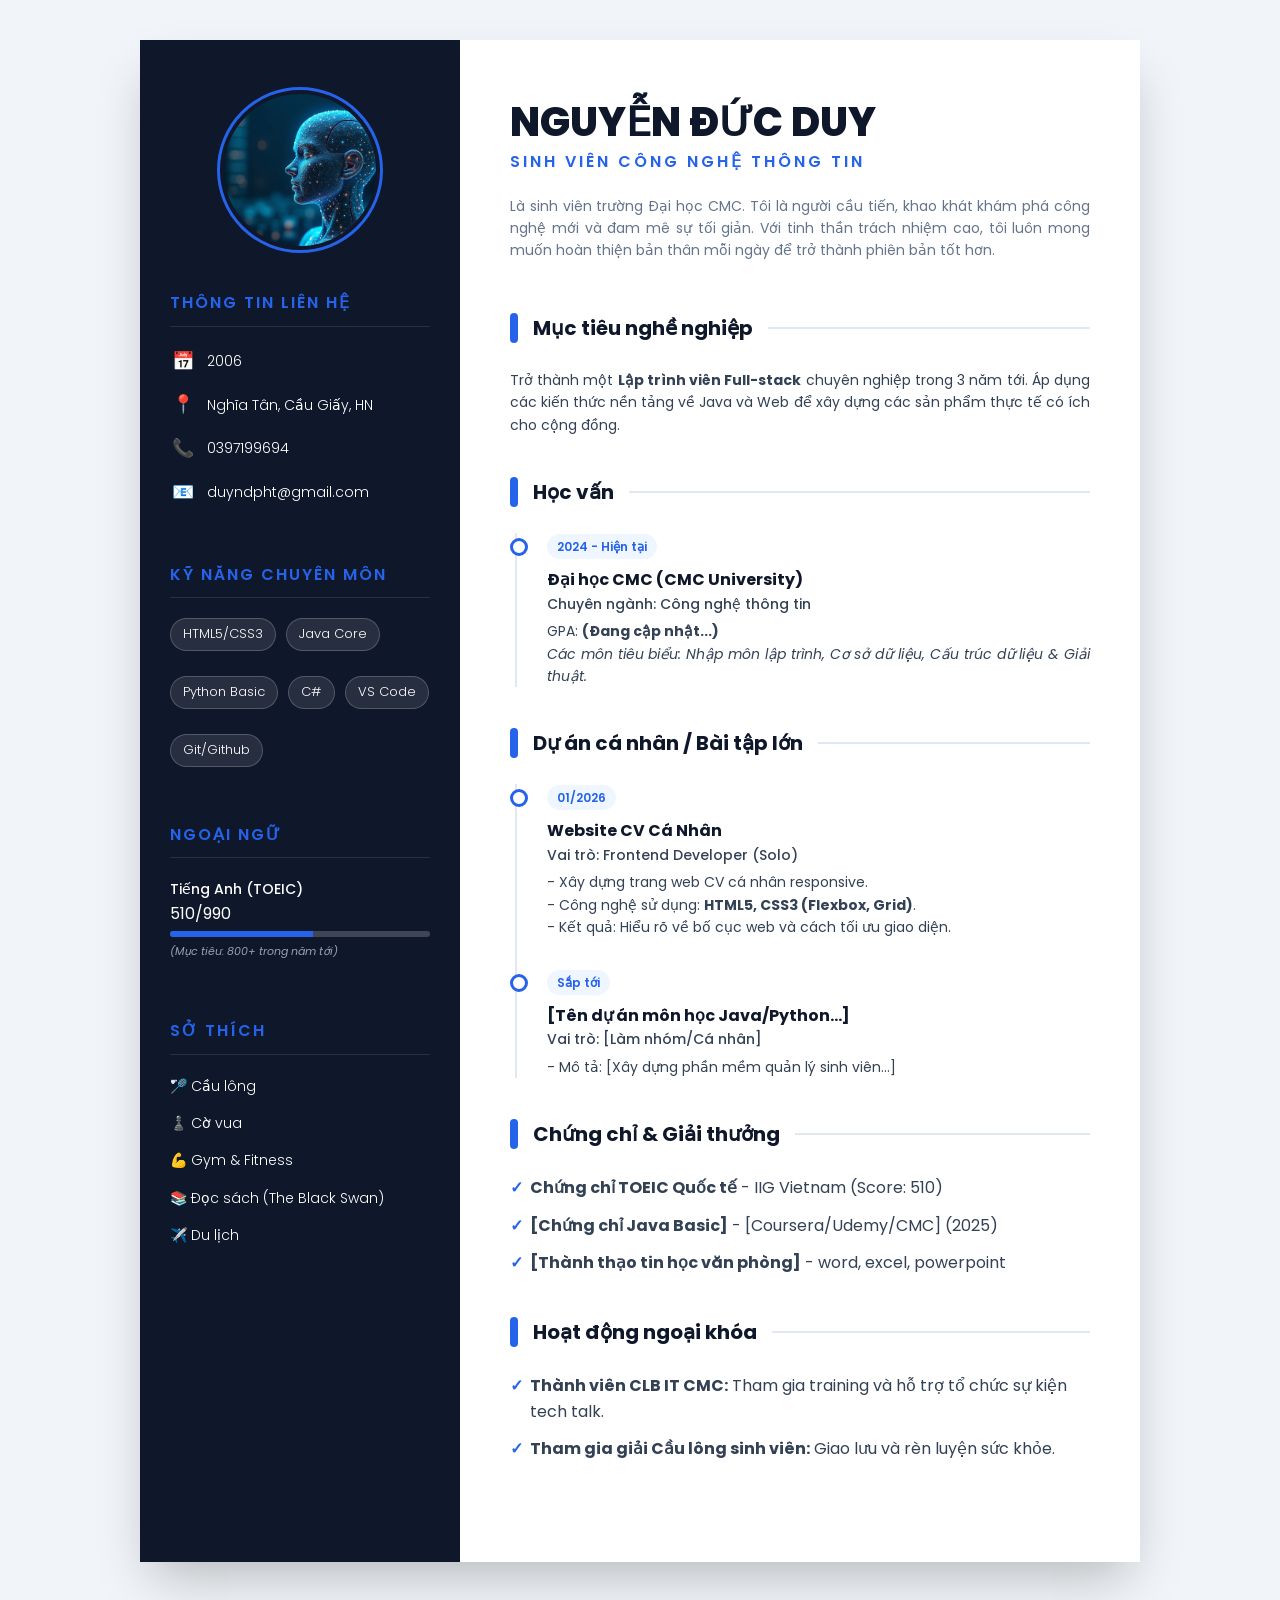
==== index.html @ 3ed8ebac "Doi ten file thanh index" ====
﻿<!DOCTYPE html>
<html lang="vi">
<head>
    <meta charset="UTF-8">
    <meta name="viewport" content="width=device-width, initial-scale=1.0">
    <title>CV Nguyễn Đức Duy - IT Student</title>
    <link rel="stylesheet" href="./custom/cv-duy.css">
    <link href="https://fonts.googleapis.com/css2?family=Poppins:wght@300;400;500;600;700&display=swap" rel="stylesheet">
</head>
<body>

    <div class="cv-container">
        <aside class="sidebar">
            <div class="avatar-box"></div>
            
            <div class="sidebar-section contact-info">
                <h3 class="section-title">Thông tin liên hệ</h3>
                <ul>
                    <li><span class="icon">📅</span> 2006</li>
                    <li><span class="icon">📍</span> Nghĩa Tân, Cầu Giấy, HN</li>
                    <li><span class="icon">📞</span> 0397199694</li>
                    <li><span class="icon">📧</span> duyndpht@gmail.com</li>
                    </ul>
            </div>

            <div class="sidebar-section skills">
                <h3 class="section-title">Kỹ năng chuyên môn</h3>
                <ul>
                    <li>HTML5/CSS3</li>
                    <li>Java Core</li>
                    <li>Python Basic</li>
                    <li>C#</li>
                    <li>VS Code</li>
                    <li>Git/Github</li>
                </ul>
            </div>

            <div class="sidebar-section languages">
                <h3 class="section-title">Ngoại ngữ</h3>
                <div class="lang-item">
                    <span class="lang-name">Tiếng Anh (TOEIC)</span>
                    <span class="lang-score">510/990</span>
                    <div class="progress-bar"><div class="progress" style="width: 55%"></div></div>
                    <small>(Mục tiêu: 800+ trong năm tới)</small>
                </div>
            </div>

            <div class="sidebar-section hobbies">
                <h3 class="section-title">Sở thích</h3>
                <ul>
                    <li>🏸 Cầu lông</li>
                    <li>♟️ Cờ vua</li>
                    <li>💪 Gym & Fitness</li>
                    <li>📚 Đọc sách (The Black Swan)</li>
                    <li>✈️ Du lịch</li>
                </ul>
            </div>
        </aside>

        <main class="main-content">
            <header class="header">
                <h1 class="name">NGUYỄN ĐỨC DUY</h1>
                <h2 class="job-title">SINH VIÊN CÔNG NGHỆ THÔNG TIN</h2>
                <p class="summary">
                    Là sinh viên trường Đại học CMC. Tôi là người cầu tiến, khao khát khám phá công nghệ mới và đam mê sự tối giản. 
                    Với tinh thần trách nhiệm cao, tôi luôn mong muốn hoàn thiện bản thân mỗi ngày để trở thành phiên bản tốt hơn.
                </p>
            </header>

            <section class="content-section">
                <h3 class="main-title">Mục tiêu nghề nghiệp</h3>
                <p>
                    Trở thành một <strong>Lập trình viên Full-stack</strong> chuyên nghiệp trong 3 năm tới. 
                    Áp dụng các kiến thức nền tảng về Java và Web để xây dựng các sản phẩm thực tế có ích cho cộng đồng.
                </p>
            </section>

            <section class="content-section">
                <h3 class="main-title">Học vấn</h3>
                <div class="timeline">
                    <div class="timeline-item">
                        <span class="time">2024 - Hiện tại</span>
                        <div class="timeline-content">
                            <h4>Đại học CMC (CMC University)</h4>
                            <p class="sub-title">Chuyên ngành: Công nghệ thông tin</p>
                            <p>GPA: <strong>(Đang cập nhật...)</strong></p>
                            <p><i>Các môn tiêu biểu: Nhập môn lập trình, Cơ sở dữ liệu, Cấu trúc dữ liệu & Giải thuật.</i></p>
                        </div>
                    </div>
                </div>
            </section>

            <section class="content-section">
                <h3 class="main-title">Dự án cá nhân / Bài tập lớn</h3>
                <div class="timeline">
                    <div class="timeline-item">
                        <span class="time">01/2026</span>
                        <div class="timeline-content">
                            <h4>Website CV Cá Nhân</h4>
                            <p class="sub-title">Vai trò: Frontend Developer (Solo)</p>
                            <p>- Xây dựng trang web CV cá nhân responsive.</p>
                            <p>- Công nghệ sử dụng: <strong>HTML5, CSS3 (Flexbox, Grid)</strong>.</p>
                            <p>- Kết quả: Hiểu rõ về bố cục web và cách tối ưu giao diện.</p>
                        </div>
                    </div>
                    
                    <div class="timeline-item">
                        <span class="time">Sắp tới</span>
                        <div class="timeline-content">
                            <h4>[Tên dự án môn học Java/Python...]</h4>
                            <p class="sub-title">Vai trò: [Làm nhóm/Cá nhân]</p>
                            <p>- Mô tả: [Xây dựng phần mềm quản lý sinh viên...]</p>
                        </div>
                    </div>
                </div>
            </section>

            <section class="content-section">
                <h3 class="main-title">Chứng chỉ & Giải thưởng</h3>
                <ul class="certificate-list">
                    <li>
                        <strong>Chứng chỉ TOEIC Quốc tế</strong> - IIG Vietnam (Score: 510)
                    </li>
                    <li>
                        <strong>[Chứng chỉ Java Basic]</strong> - [Coursera/Udemy/CMC] (2025)
                    </li>
                    <li>
                        <strong>[Thành thạo tin học văn phòng]</strong> - word, excel, powerpoint
                    </li>
                </ul>
            </section>

            <section class="content-section">
                <h3 class="main-title">Hoạt động ngoại khóa</h3>
                <ul class="activity-list">
                    <li>
                        <strong>Thành viên CLB IT CMC:</strong> Tham gia training và hỗ trợ tổ chức sự kiện tech talk.
                    </li>
                    <li>
                        <strong>Tham gia giải Cầu lông sinh viên:</strong> Giao lưu và rèn luyện sức khỏe.
                    </li>
                </ul>
            </section>

        </main>
    </div>

</body>
</html>
---- custom/cv-duy.css ----
﻿/* --- BIẾN MÀU SẮC (DỄ CHỈNH SỬA) --- */
:root {
    --primary-color: #2563eb;    /* Xanh dương hoàng gia (Royal Blue) */
    --secondary-color: #1e40af;  /* Xanh đậm hơn cho điểm nhấn */
    --sidebar-bg: #0f172a;       /* Màu nền sidebar tối (Slate 900) */
    --text-main: #334155;        /* Màu chữ chính */
    --text-light: #64748b;       /* Màu chữ phụ */
    --bg-body: #f1f5f9;          /* Nền trang xám nhạt */
    --white: #ffffff;
}

/* --- RESET & FONT --- */
* {
    margin: 0;
    padding: 0;
    box-sizing: border-box;
    font-family: 'Poppins', sans-serif;
}

body {
    background-color: var(--bg-body);
    display: flex;
    justify-content: center;
    padding: 40px 20px;
    color: var(--text-main);
    line-height: 1.6;
}

/* --- KHUNG CV CHÍNH --- */
.cv-container {
    width: 1000px;
    background-color: var(--white);
    display: flex;
    box-shadow: 0 25px 50px -12px rgba(0, 0, 0, 0.25); /* Bóng đổ xịn */
    overflow: hidden; /* Để bo góc không bị sidebar chém mất */
}

/* ================= CỘT TRÁI (SIDEBAR) ================= */
.sidebar {
    width: 32%;
    background-color: var(--sidebar-bg);
    color: var(--white);
    padding: 50px 30px;
    display: flex;
    flex-direction: column;
    gap: 40px;
}

/* Ảnh đại diện */
.avatar-box {
    width: 160px;
    height: 160px;
    margin: 0 auto;
    border-radius: 50%;
    border: 4px solid var(--sidebar-bg);
    outline: 3px solid var(--primary-color); /* Viền ngoài màu xanh */
    background-image: url("../img/o5ewkorocffqgwayjsuf.png");
    background-size: cover;
    background-position: center;
}

/* Tiêu đề mục Sidebar */
h3.section-title {
    font-size: 16px;
    text-transform: uppercase;
    letter-spacing: 2px;
    color: var(--primary-color);
    margin-bottom: 20px;
    border-bottom: 1px solid rgba(255,255,255,0.1);
    padding-bottom: 10px;
    font-weight: 600;
}

/* List thông tin chung */
.sidebar ul {
    list-style: none;
}

.sidebar li {
    margin-bottom: 15px;
    font-size: 14px;
    display: flex;
    align-items: center;
    gap: 12px;
    font-weight: 300;
}

.sidebar .icon {
    font-size: 18px;
    width: 25px; /* Cố định chiều rộng để thẳng hàng */
    text-align: center;
}

/* Skill Tags (Viên thuốc) */
.skills ul {
    display: flex;
    flex-wrap: wrap;
    gap: 10px;
}

.skills li {
    background: rgba(255,255,255,0.1);
    padding: 5px 12px;
    border-radius: 20px;
    font-size: 13px;
    border: 1px solid rgba(255,255,255,0.2);
}

/* Thanh tiến trình ngoại ngữ */
.lang-item {
    margin-bottom: 15px;
}
.lang-name {
    display: block;
    font-weight: 500;
    font-size: 14px;
}
.progress-bar {
    width: 100%;
    height: 6px;
    background-color: rgba(255,255,255,0.2);
    border-radius: 3px;
    margin-top: 5px;
    overflow: hidden;
}
.progress {
    height: 100%;
    background-color: var(--primary-color);
}
.lang-item small {
    color: #94a3b8;
    font-size: 11px;
    font-style: italic;
}

/* ================= CỘT PHẢI (MAIN CONTENT) ================= */
.main-content {
    width: 68%;
    padding: 60px 50px;
    background-color: var(--white);
}

/* Header Tên */
.header {
    margin-bottom: 50px;
}
.name {
    font-size: 40px;
    font-weight: 800;
    color: var(--sidebar-bg);
    line-height: 1.1;
    margin-bottom: 5px;
}
.job-title {
    font-size: 16px;
    color: var(--primary-color);
    text-transform: uppercase;
    letter-spacing: 3px;
    font-weight: 600;
    margin-bottom: 20px;
}
.summary {
    color: var(--text-light);
    text-align: justify;
    font-size: 14px;
}

/* Tiêu đề mục chính */
h3.main-title {
    font-size: 20px;
    color: var(--sidebar-bg);
    margin-bottom: 25px;
    display: flex;
    align-items: center;
    gap: 15px;
}

/* Tạo dòng kẻ ngang bên cạnh tiêu đề */
h3.main-title::after {
    content: '';
    flex: 1; /* Tự động kéo dài hết khoảng trống */
    height: 2px;
    background-color: #e2e8f0;
}
h3.main-title::before {
    content: '';
    width: 8px;
    height: 30px;
    background-color: var(--primary-color);
    border-radius: 4px;
}

/* Content chung */
.content-section {
    margin-bottom: 40px;
}
.content-section p {
    color: var(--text-main);
    text-align: justify;
    font-size: 14px;
}

/* --- TIMELINE (Dùng cho Học vấn & Dự án) --- */
.timeline {
    border-left: 2px solid #e2e8f0;
    padding-left: 30px;
    margin-left: 5px;
}

.timeline-item {
    position: relative;
    margin-bottom: 30px;
}

/* Dấu chấm tròn trên dòng kẻ */
.timeline-item::before {
    content: '';
    position: absolute;
    left: -37px;
    top: 5px;
    width: 12px;
    height: 12px;
    background: var(--white);
    border: 3px solid var(--primary-color);
    border-radius: 50%;
    z-index: 1;
}

.timeline-item .time {
    display: inline-block;
    background-color: #eff6ff;
    color: var(--primary-color);
    font-size: 12px;
    font-weight: 600;
    padding: 3px 10px;
    border-radius: 15px;
    margin-bottom: 8px;
}

.timeline-item h4 {
    font-size: 16px;
    font-weight: 700;
    color: var(--sidebar-bg);
}

.timeline-item .sub-title {
    font-weight: 500;
    color: var(--text-main);
    margin-bottom: 5px;
}

/* Danh sách Chứng chỉ & Hoạt động */
.certificate-list, .activity-list {
    list-style: none;
}
.certificate-list li, .activity-list li {
    margin-bottom: 12px;
    position: relative;
    padding-left: 20px;
}
.certificate-list li::before, .activity-list li::before {
    content: '✓';
    color: var(--primary-color);
    font-weight: bold;
    position: absolute;
    left: 0;
}
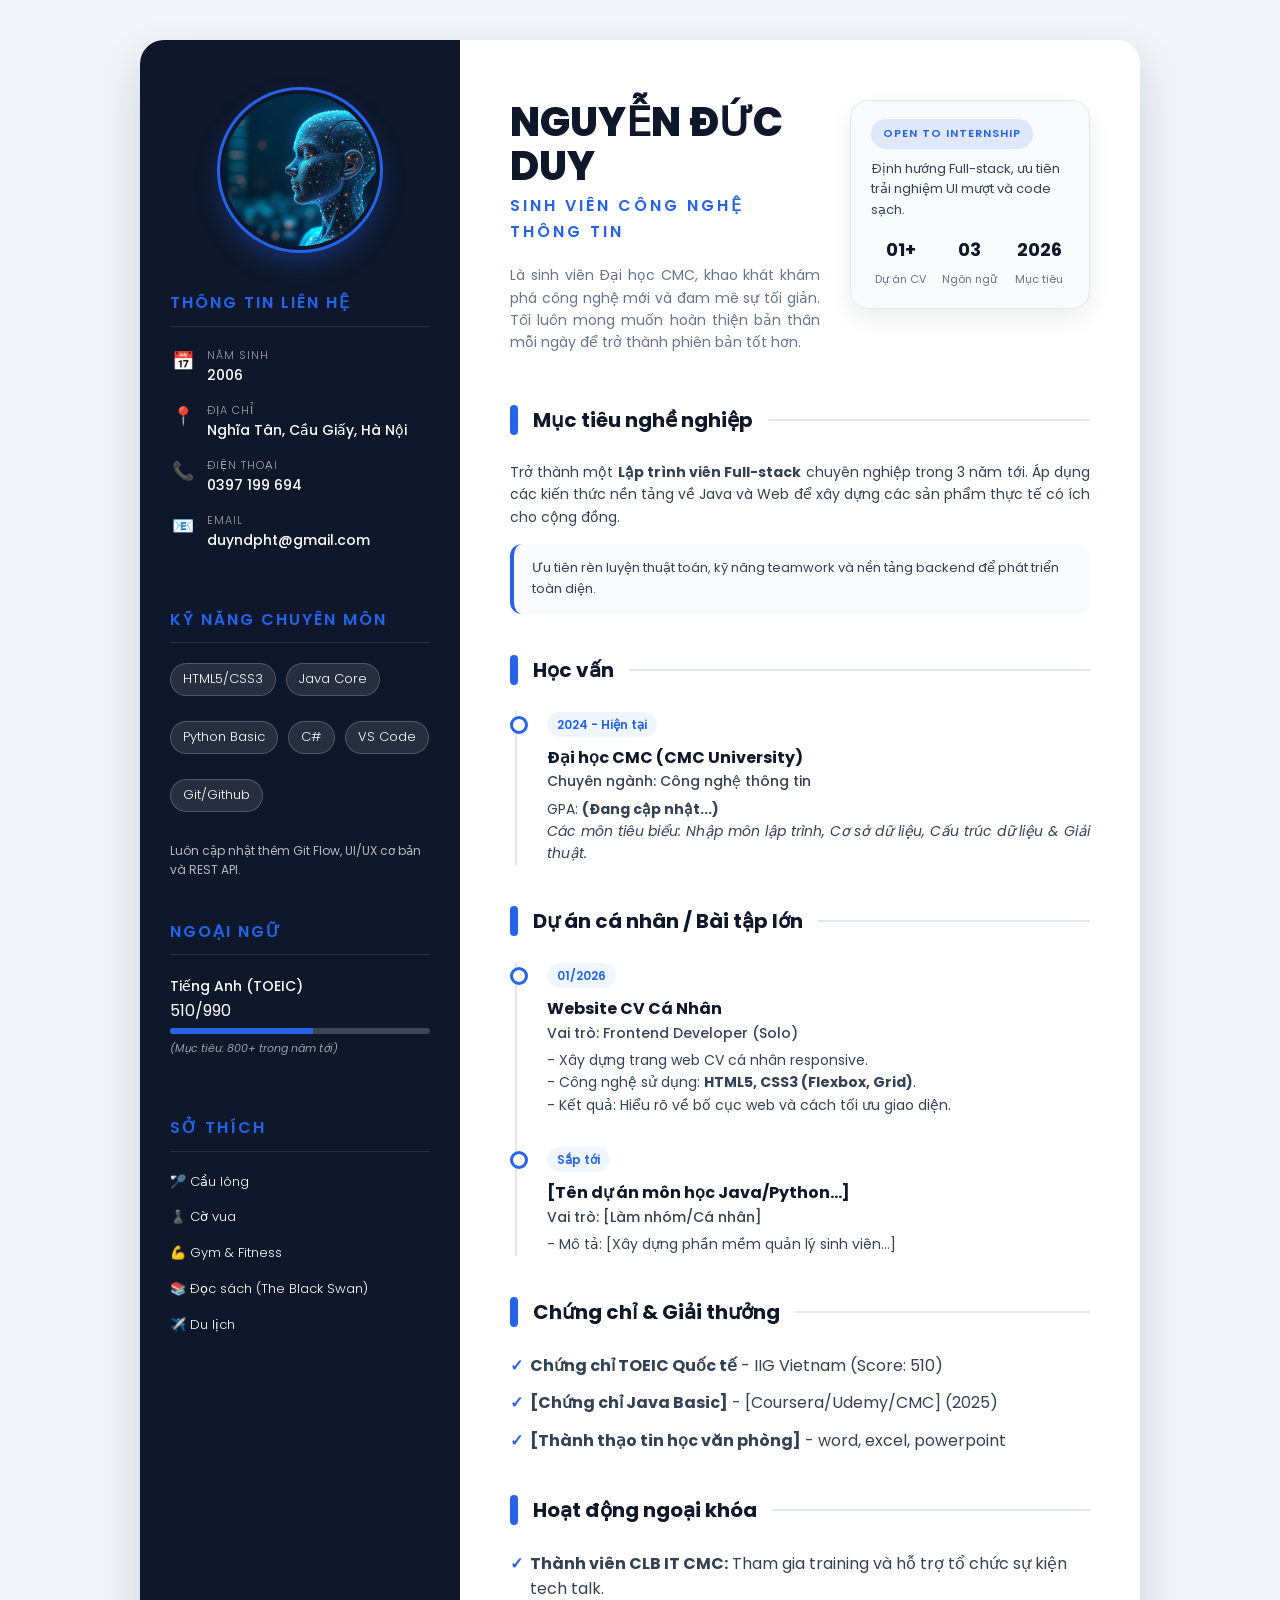
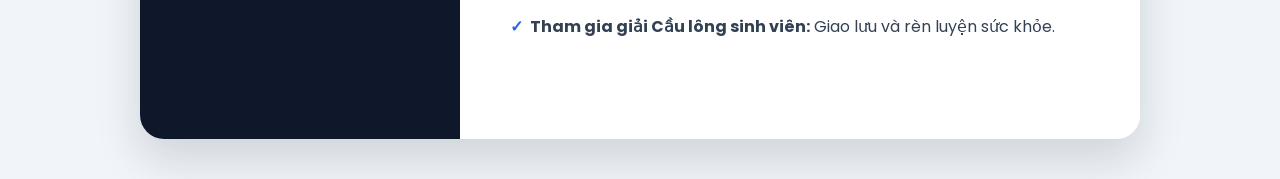
==== commit c95f70b9: "Redesign CV layout and styling" ====
--- a/index.html
+++ b/index.html
@@ -4,28 +4,55 @@
     <meta charset="UTF-8">
     <meta name="viewport" content="width=device-width, initial-scale=1.0">
     <title>CV Nguyễn Đức Duy - IT Student</title>
+    <meta name="description" content="CV cá nhân của Nguyễn Đức Duy - Sinh viên Công nghệ thông tin, định hướng Full-stack.">
     <link rel="stylesheet" href="./custom/cv-duy.css">
+    <link rel="preconnect" href="https://fonts.googleapis.com">
+    <link rel="preconnect" href="https://fonts.gstatic.com" crossorigin>
     <link href="https://fonts.googleapis.com/css2?family=Poppins:wght@300;400;500;600;700&display=swap" rel="stylesheet">
 </head>
 <body>
 
     <div class="cv-container">
         <aside class="sidebar">
-            <div class="avatar-box"></div>
+            <div class="avatar-box" aria-label="Ảnh đại diện Nguyễn Đức Duy"></div>
             
             <div class="sidebar-section contact-info">
                 <h3 class="section-title">Thông tin liên hệ</h3>
-                <ul>
-                    <li><span class="icon">📅</span> 2006</li>
-                    <li><span class="icon">📍</span> Nghĩa Tân, Cầu Giấy, HN</li>
-                    <li><span class="icon">📞</span> 0397199694</li>
-                    <li><span class="icon">📧</span> duyndpht@gmail.com</li>
-                    </ul>
+                <ul class="contact-list">
+                    <li>
+                        <span class="icon">📅</span>
+                        <div>
+                            <span class="label">Năm sinh</span>
+                            <span class="value">2006</span>
+                        </div>
+                    </li>
+                    <li>
+                        <span class="icon">📍</span>
+                        <div>
+                            <span class="label">Địa chỉ</span>
+                            <span class="value">Nghĩa Tân, Cầu Giấy, Hà Nội</span>
+                        </div>
+                    </li>
+                    <li>
+                        <span class="icon">📞</span>
+                        <div>
+                            <span class="label">Điện thoại</span>
+                            <a class="value" href="tel:+84397199694">0397 199 694</a>
+                        </div>
+                    </li>
+                    <li>
+                        <span class="icon">📧</span>
+                        <div>
+                            <span class="label">Email</span>
+                            <a class="value" href="mailto:duyndpht@gmail.com">duyndpht@gmail.com</a>
+                        </div>
+                    </li>
+                </ul>
             </div>
 
             <div class="sidebar-section skills">
                 <h3 class="section-title">Kỹ năng chuyên môn</h3>
-                <ul>
+                <ul class="tag-list">
                     <li>HTML5/CSS3</li>
                     <li>Java Core</li>
                     <li>Python Basic</li>
@@ -33,6 +60,7 @@
                     <li>VS Code</li>
                     <li>Git/Github</li>
                 </ul>
+                <div class="skill-note">Luôn cập nhật thêm Git Flow, UI/UX cơ bản và REST API.</div>
             </div>
 
             <div class="sidebar-section languages">
@@ -47,7 +75,7 @@
 
             <div class="sidebar-section hobbies">
                 <h3 class="section-title">Sở thích</h3>
-                <ul>
+                <ul class="hobby-list">
                     <li>🏸 Cầu lông</li>
                     <li>♟️ Cờ vua</li>
                     <li>💪 Gym & Fitness</li>
@@ -59,12 +87,34 @@
 
         <main class="main-content">
             <header class="header">
-                <h1 class="name">NGUYỄN ĐỨC DUY</h1>
-                <h2 class="job-title">SINH VIÊN CÔNG NGHỆ THÔNG TIN</h2>
-                <p class="summary">
-                    Là sinh viên trường Đại học CMC. Tôi là người cầu tiến, khao khát khám phá công nghệ mới và đam mê sự tối giản. 
-                    Với tinh thần trách nhiệm cao, tôi luôn mong muốn hoàn thiện bản thân mỗi ngày để trở thành phiên bản tốt hơn.
-                </p>
+                <div class="header-top">
+                    <div>
+                        <h1 class="name">NGUYỄN ĐỨC DUY</h1>
+                        <h2 class="job-title">Sinh viên Công nghệ Thông tin</h2>
+                        <p class="summary">
+                            Là sinh viên Đại học CMC, khao khát khám phá công nghệ mới và đam mê sự tối giản.
+                            Tôi luôn mong muốn hoàn thiện bản thân mỗi ngày để trở thành phiên bản tốt hơn.
+                        </p>
+                    </div>
+                    <div class="highlight-card">
+                        <span class="badge">Open to Internship</span>
+                        <p>Định hướng Full-stack, ưu tiên trải nghiệm UI mượt và code sạch.</p>
+                        <div class="quick-stats">
+                            <div>
+                                <strong>01+</strong>
+                                <span>Dự án CV</span>
+                            </div>
+                            <div>
+                                <strong>03</strong>
+                                <span>Ngôn ngữ</span>
+                            </div>
+                            <div>
+                                <strong>2026</strong>
+                                <span>Mục tiêu</span>
+                            </div>
+                        </div>
+                    </div>
+                </div>
             </header>
 
             <section class="content-section">
@@ -73,6 +123,9 @@
                     Trở thành một <strong>Lập trình viên Full-stack</strong> chuyên nghiệp trong 3 năm tới. 
                     Áp dụng các kiến thức nền tảng về Java và Web để xây dựng các sản phẩm thực tế có ích cho cộng đồng.
                 </p>
+                <div class="callout">
+                    Ưu tiên rèn luyện thuật toán, kỹ năng teamwork và nền tảng backend để phát triển toàn diện.
+                </div>
             </section>
 
             <section class="content-section">
@@ -146,4 +199,4 @@
     </div>
 
 </body>
-</html>+</html>
--- a/custom/cv-duy.css
+++ b/custom/cv-duy.css
@@ -7,6 +7,9 @@
     --text-light: #64748b;       /* Màu chữ phụ */
     --bg-body: #f1f5f9;          /* Nền trang xám nhạt */
     --white: #ffffff;
+    --card-bg: #f8fafc;
+    --border-light: #e2e8f0;
+    --shadow-soft: 0 20px 45px rgba(15, 23, 42, 0.15);
 }
 
 /* --- RESET & FONT --- */
@@ -31,7 +34,8 @@
     width: 1000px;
     background-color: var(--white);
     display: flex;
-    box-shadow: 0 25px 50px -12px rgba(0, 0, 0, 0.25); /* Bóng đổ xịn */
+    border-radius: 24px;
+    box-shadow: var(--shadow-soft);
     overflow: hidden; /* Để bo góc không bị sidebar chém mất */
 }
 
@@ -57,6 +61,7 @@
     background-image: url("../img/o5ewkorocffqgwayjsuf.png");
     background-size: cover;
     background-position: center;
+    box-shadow: 0 12px 25px rgba(37, 99, 235, 0.35);
 }
 
 /* Tiêu đề mục Sidebar */
@@ -91,19 +96,49 @@
     text-align: center;
 }
 
+.contact-list li {
+    align-items: flex-start;
+}
+
+.contact-list .label {
+    display: block;
+    font-size: 11px;
+    text-transform: uppercase;
+    letter-spacing: 1px;
+    color: rgba(255, 255, 255, 0.6);
+}
+
+.contact-list .value {
+    display: block;
+    color: var(--white);
+    font-size: 14px;
+    font-weight: 500;
+    text-decoration: none;
+}
+
+.contact-list .value:hover {
+    color: var(--primary-color);
+}
+
 /* Skill Tags (Viên thuốc) */
-.skills ul {
+.skills .tag-list {
     display: flex;
     flex-wrap: wrap;
     gap: 10px;
 }
 
-.skills li {
+.skills .tag-list li {
     background: rgba(255,255,255,0.1);
     padding: 5px 12px;
     border-radius: 20px;
     font-size: 13px;
     border: 1px solid rgba(255,255,255,0.2);
+}
+
+.skill-note {
+    margin-top: 14px;
+    font-size: 12px;
+    color: rgba(255, 255, 255, 0.7);
 }
 
 /* Thanh tiến trình ngoại ngữ */
@@ -133,6 +168,10 @@
     font-style: italic;
 }
 
+.hobby-list li {
+    font-size: 13px;
+}
+
 /* ================= CỘT PHẢI (MAIN CONTENT) ================= */
 .main-content {
     width: 68%;
@@ -144,6 +183,14 @@
 .header {
     margin-bottom: 50px;
 }
+
+.header-top {
+    display: flex;
+    gap: 30px;
+    align-items: flex-start;
+    justify-content: space-between;
+}
+
 .name {
     font-size: 40px;
     font-weight: 800;
@@ -165,6 +212,54 @@
     font-size: 14px;
 }
 
+.highlight-card {
+    min-width: 240px;
+    background: var(--card-bg);
+    border: 1px solid var(--border-light);
+    border-radius: 18px;
+    padding: 18px 20px;
+    box-shadow: 0 10px 25px rgba(15, 23, 42, 0.08);
+}
+
+.badge {
+    display: inline-flex;
+    align-items: center;
+    gap: 6px;
+    font-size: 11px;
+    text-transform: uppercase;
+    letter-spacing: 1px;
+    color: var(--primary-color);
+    background: rgba(37, 99, 235, 0.12);
+    padding: 6px 12px;
+    border-radius: 999px;
+    font-weight: 600;
+    margin-bottom: 10px;
+}
+
+.highlight-card p {
+    font-size: 13px;
+    color: var(--text-main);
+    margin-bottom: 15px;
+}
+
+.quick-stats {
+    display: grid;
+    grid-template-columns: repeat(3, minmax(0, 1fr));
+    gap: 10px;
+    text-align: center;
+}
+
+.quick-stats strong {
+    display: block;
+    font-size: 18px;
+    color: var(--sidebar-bg);
+}
+
+.quick-stats span {
+    font-size: 11px;
+    color: var(--text-light);
+}
+
 /* Tiêu đề mục chính */
 h3.main-title {
     font-size: 20px;
@@ -198,6 +293,16 @@
     color: var(--text-main);
     text-align: justify;
     font-size: 14px;
+}
+
+.callout {
+    margin-top: 16px;
+    padding: 14px 18px;
+    background: var(--card-bg);
+    border-left: 4px solid var(--primary-color);
+    border-radius: 12px;
+    font-size: 13px;
+    color: var(--text-main);
 }
 
 /* --- TIMELINE (Dùng cho Học vấn & Dự án) --- */
@@ -264,4 +369,38 @@
     font-weight: bold;
     position: absolute;
     left: 0;
-}+}
+
+@media (max-width: 960px) {
+    .cv-container {
+        flex-direction: column;
+        width: 100%;
+    }
+
+    .sidebar,
+    .main-content {
+        width: 100%;
+    }
+
+    .header-top {
+        flex-direction: column;
+    }
+
+    .highlight-card {
+        width: 100%;
+    }
+}
+
+@media (max-width: 640px) {
+    body {
+        padding: 20px 12px;
+    }
+
+    .main-content {
+        padding: 40px 25px;
+    }
+
+    .name {
+        font-size: 32px;
+    }
+}
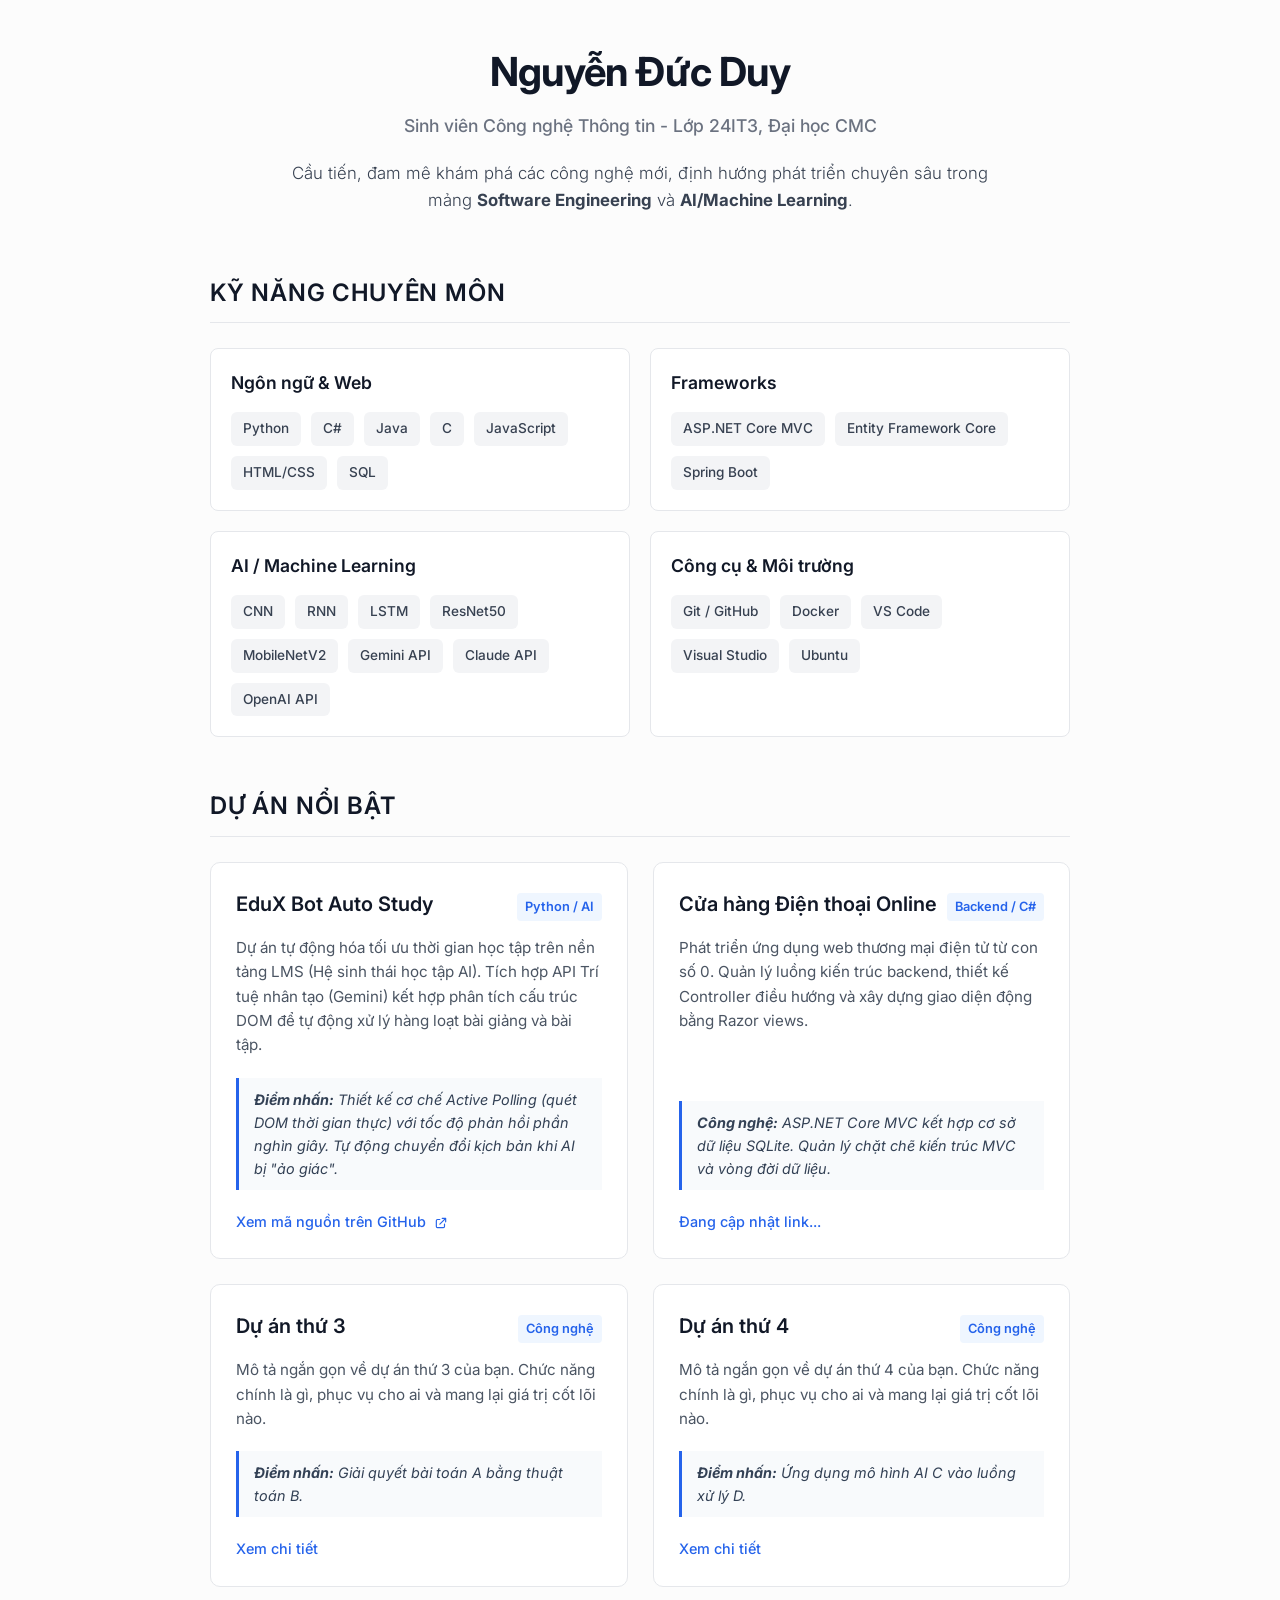
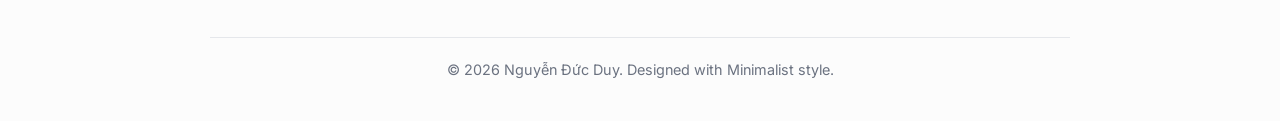
==== commit 2e766f3f: "feat: Nâng cấp toàn diện giao diện và nội dung Portfolio" ====
--- a/index.html
+++ b/index.html
@@ -1,202 +1,376 @@
-﻿<!DOCTYPE html>
+<!DOCTYPE html>
 <html lang="vi">
 <head>
     <meta charset="UTF-8">
     <meta name="viewport" content="width=device-width, initial-scale=1.0">
-    <title>CV Nguyễn Đức Duy - IT Student</title>
-    <meta name="description" content="CV cá nhân của Nguyễn Đức Duy - Sinh viên Công nghệ thông tin, định hướng Full-stack.">
-    <link rel="stylesheet" href="./custom/cv-duy.css">
+    <title>Nguyễn Đức Duy - Portfolio</title>
+    <!-- Import font Inter hiện đại -->
     <link rel="preconnect" href="https://fonts.googleapis.com">
     <link rel="preconnect" href="https://fonts.gstatic.com" crossorigin>
-    <link href="https://fonts.googleapis.com/css2?family=Poppins:wght@300;400;500;600;700&display=swap" rel="stylesheet">
+    <link href="https://fonts.googleapis.com/css2?family=Inter:wght@300;400;500;600;700&display=swap" rel="stylesheet">
+    
+    <style>
+        /* CSS Reset & Biến màu sắc Minimalist */
+        :root {
+            --bg-color: #fcfcfc;
+            --text-main: #111827;
+            --text-muted: #6b7280;
+            --accent-color: #2563eb;
+            --border-color: #e5e7eb;
+            --card-bg: #ffffff;
+        }
+
+        * {
+            margin: 0;
+            padding: 0;
+            box-sizing: border-box;
+            font-family: 'Inter', sans-serif;
+        }
+
+        body {
+            background-color: var(--bg-color);
+            color: var(--text-main);
+            line-height: 1.6;
+        }
+
+        a {
+            text-decoration: none;
+            color: var(--accent-color);
+            transition: color 0.2s ease;
+        }
+
+        a:hover {
+            color: #1d4ed8;
+            text-decoration: underline;
+        }
+
+        .container {
+            max-width: 900px;
+            margin: 0 auto;
+            padding: 40px 20px;
+        }
+
+        /* 1. Header / About Me */
+        header {
+            margin-bottom: 60px;
+            text-align: center;
+        }
+
+        header h1 {
+            font-size: 2.5rem;
+            font-weight: 700;
+            letter-spacing: -0.05rem;
+            margin-bottom: 8px;
+        }
+
+        header h2 {
+            font-size: 1.1rem;
+            font-weight: 500;
+            color: var(--text-muted);
+            margin-bottom: 20px;
+        }
+
+        .objective {
+            max-width: 700px;
+            margin: 0 auto;
+            font-size: 1.05rem;
+            font-weight: 300;
+            color: #374151;
+        }
+
+        /* Tiêu đề các mục */
+        .section-title {
+            font-size: 1.5rem;
+            font-weight: 600;
+            margin-bottom: 25px;
+            padding-bottom: 10px;
+            border-bottom: 1px solid var(--border-color);
+            text-transform: uppercase;
+            letter-spacing: 0.05rem;
+        }
+
+        section {
+            margin-bottom: 50px;
+        }
+
+        /* 2. Kỹ năng chuyên môn (Skills) */
+        .skills-grid {
+            display: grid;
+            grid-template-columns: repeat(auto-fit, minmax(350px, 1fr));
+            gap: 20px;
+        }
+
+        .skill-category {
+            background-color: var(--card-bg);
+            border: 1px solid var(--border-color);
+            border-radius: 8px;
+            padding: 20px;
+        }
+
+        .skill-category h3 {
+            font-size: 1.1rem;
+            font-weight: 600;
+            margin-bottom: 15px;
+            color: var(--text-main);
+        }
+
+        .skill-tags {
+            display: flex;
+            flex-wrap: wrap;
+            gap: 10px;
+        }
+
+        .tag {
+            background-color: #f3f4f6;
+            color: #374151;
+            padding: 6px 12px;
+            border-radius: 6px;
+            font-size: 0.85rem;
+            font-weight: 500;
+        }
+
+        /* 3. Dự án nổi bật (Projects) */
+        .projects-grid {
+            display: grid;
+            grid-template-columns: repeat(auto-fit, minmax(350px, 1fr));
+            gap: 25px;
+        }
+
+        .project-card {
+            background-color: var(--card-bg);
+            border: 1px solid var(--border-color);
+            border-radius: 10px;
+            padding: 25px;
+            transition: transform 0.2s ease, box-shadow 0.2s ease;
+            display: flex;
+            flex-direction: column;
+        }
+
+        .project-card:hover {
+            transform: translateY(-5px);
+            box-shadow: 0 10px 25px -5px rgba(0, 0, 0, 0.05), 0 8px 10px -6px rgba(0, 0, 0, 0.01);
+        }
+
+        .project-header {
+            display: flex;
+            justify-content: space-between;
+            align-items: baseline;
+            margin-bottom: 15px;
+        }
+
+        .project-title {
+            font-size: 1.25rem;
+            font-weight: 600;
+        }
+
+        .project-tech {
+            font-size: 0.8rem;
+            color: var(--accent-color);
+            font-weight: 600;
+            background-color: #eff6ff;
+            padding: 4px 8px;
+            border-radius: 4px;
+        }
+
+        .project-desc {
+            font-size: 0.95rem;
+            color: #4b5563;
+            margin-bottom: 20px;
+            flex-grow: 1;
+        }
+
+        .project-highlight {
+            font-size: 0.9rem;
+            background-color: #f8fafc;
+            border-left: 3px solid var(--accent-color);
+            padding: 10px 15px;
+            margin-bottom: 20px;
+            color: #334155;
+            font-style: italic;
+        }
+
+        .project-link {
+            font-size: 0.9rem;
+            font-weight: 500;
+        }
+
+        .project-link svg {
+            width: 14px;
+            height: 14px;
+            vertical-align: middle;
+            margin-left: 4px;
+        }
+
+        /* Footer */
+        footer {
+            text-align: center;
+            padding-top: 20px;
+            border-top: 1px solid var(--border-color);
+            color: var(--text-muted);
+            font-size: 0.9rem;
+        }
+
+        /* Responsive cho Mobile */
+        @media (max-width: 600px) {
+            .skills-grid, .projects-grid {
+                grid-template-columns: 1fr;
+            }
+            header h1 {
+                font-size: 2rem;
+            }
+        }
+    </style>
 </head>
 <body>
 
-    <div class="cv-container">
-        <aside class="sidebar">
-            <div class="avatar-box" aria-label="Ảnh đại diện Nguyễn Đức Duy"></div>
-            
-            <div class="sidebar-section contact-info">
-                <h3 class="section-title">Thông tin liên hệ</h3>
-                <ul class="contact-list">
-                    <li>
-                        <span class="icon">📅</span>
-                        <div>
-                            <span class="label">Năm sinh</span>
-                            <span class="value">2006</span>
-                        </div>
-                    </li>
-                    <li>
-                        <span class="icon">📍</span>
-                        <div>
-                            <span class="label">Địa chỉ</span>
-                            <span class="value">Nghĩa Tân, Cầu Giấy, Hà Nội</span>
-                        </div>
-                    </li>
-                    <li>
-                        <span class="icon">📞</span>
-                        <div>
-                            <span class="label">Điện thoại</span>
-                            <a class="value" href="tel:+84397199694">0397 199 694</a>
-                        </div>
-                    </li>
-                    <li>
-                        <span class="icon">📧</span>
-                        <div>
-                            <span class="label">Email</span>
-                            <a class="value" href="mailto:duyndpht@gmail.com">duyndpht@gmail.com</a>
-                        </div>
-                    </li>
-                </ul>
+    <div class="container">
+        
+        <!-- 1. Header / Giới thiệu -->
+        <header>
+            <h1>Nguyễn Đức Duy</h1>
+            <h2>Sinh viên Công nghệ Thông tin - Lớp 24IT3, Đại học CMC</h2>
+            <p class="objective">
+                Cầu tiến, đam mê khám phá các công nghệ mới, định hướng phát triển chuyên sâu trong mảng 
+                <strong>Software Engineering</strong> và <strong>AI/Machine Learning</strong>.
+            </p>
+        </header>
+
+        <!-- 2. Kỹ năng chuyên môn -->
+        <section>
+            <h2 class="section-title">Kỹ năng chuyên môn</h2>
+            <div class="skills-grid">
+                
+                <div class="skill-category">
+                    <h3>Ngôn ngữ & Web</h3>
+                    <div class="skill-tags">
+                        <span class="tag">Python</span>
+                        <span class="tag">C#</span>
+                        <span class="tag">Java</span>
+                        <span class="tag">C</span>
+                        <span class="tag">JavaScript</span>
+                        <span class="tag">HTML/CSS</span>
+                        <span class="tag">SQL</span>
+                    </div>
+                </div>
+
+                <div class="skill-category">
+                    <h3>Frameworks</h3>
+                    <div class="skill-tags">
+                        <span class="tag">ASP.NET Core MVC</span>
+                        <span class="tag">Entity Framework Core</span>
+                        <span class="tag">Spring Boot</span>
+                    </div>
+                </div>
+
+                <div class="skill-category">
+                    <h3>AI / Machine Learning</h3>
+                    <div class="skill-tags">
+                        <span class="tag">CNN</span>
+                        <span class="tag">RNN</span>
+                        <span class="tag">LSTM</span>
+                        <span class="tag">ResNet50</span>
+                        <span class="tag">MobileNetV2</span>
+                        <span class="tag">Gemini API</span>
+                        <span class="tag">Claude API</span>
+                        <span class="tag">OpenAI API</span>
+                    </div>
+                </div>
+
+                <div class="skill-category">
+                    <h3>Công cụ & Môi trường</h3>
+                    <div class="skill-tags">
+                        <span class="tag">Git / GitHub</span>
+                        <span class="tag">Docker</span>
+                        <span class="tag">VS Code</span>
+                        <span class="tag">Visual Studio</span>
+                        <span class="tag">Ubuntu</span>
+                    </div>
+                </div>
+
             </div>
-
-            <div class="sidebar-section skills">
-                <h3 class="section-title">Kỹ năng chuyên môn</h3>
-                <ul class="tag-list">
-                    <li>HTML5/CSS3</li>
-                    <li>Java Core</li>
-                    <li>Python Basic</li>
-                    <li>C#</li>
-                    <li>VS Code</li>
-                    <li>Git/Github</li>
-                </ul>
-                <div class="skill-note">Luôn cập nhật thêm Git Flow, UI/UX cơ bản và REST API.</div>
+        </section>
+
+        <!-- 3. Dự án nổi bật -->
+        <section>
+            <h2 class="section-title">Dự án nổi bật</h2>
+            <div class="projects-grid">
+
+                <!-- Dự án 1 -->
+                <div class="project-card">
+                    <div class="project-header">
+                        <h3 class="project-title">EduX Bot Auto Study</h3>
+                        <span class="project-tech">Python / AI</span>
+                    </div>
+                    <p class="project-desc">
+                        Dự án tự động hóa tối ưu thời gian học tập trên nền tảng LMS (Hệ sinh thái học tập AI). Tích hợp API Trí tuệ nhân tạo (Gemini) kết hợp phân tích cấu trúc DOM để tự động xử lý hàng loạt bài giảng và bài tập.
+                    </p>
+                    <div class="project-highlight">
+                        <strong>Điểm nhấn:</strong> Thiết kế cơ chế Active Polling (quét DOM thời gian thực) với tốc độ phản hồi phần nghìn giây. Tự động chuyển đổi kịch bản khi AI bị "ảo giác".
+                    </div>
+                    <a href="https://github.com/duynguyen1012/bot_hoc_tap" target="_blank" class="project-link">
+                        Xem mã nguồn trên GitHub
+                        <svg fill="none" stroke="currentColor" viewBox="0 0 24 24"><path stroke-linecap="round" stroke-linejoin="round" stroke-width="2" d="M10 6H6a2 2 0 00-2 2v10a2 2 0 002 2h10a2 2 0 002-2v-4M14 4h6m0 0v6m0-6L10 14"></path></svg>
+                    </a>
+                </div>
+
+                <!-- Dự án 2 -->
+                <div class="project-card">
+                    <div class="project-header">
+                        <h3 class="project-title">Cửa hàng Điện thoại Online</h3>
+                        <span class="project-tech">Backend / C#</span>
+                    </div>
+                    <p class="project-desc">
+                        Phát triển ứng dụng web thương mại điện tử từ con số 0. Quản lý luồng kiến trúc backend, thiết kế Controller điều hướng và xây dựng giao diện động bằng Razor views.
+                    </p>
+                    <div class="project-highlight">
+                        <strong>Công nghệ:</strong> ASP.NET Core MVC kết hợp cơ sở dữ liệu SQLite. Quản lý chặt chẽ kiến trúc MVC và vòng đời dữ liệu.
+                    </div>
+                    <a href="#" class="project-link">
+                        Đang cập nhật link...
+                    </a>
+                </div>
+
+                <!-- Dự án 3 (Giữ chỗ) -->
+                <div class="project-card">
+                    <div class="project-header">
+                        <h3 class="project-title">Dự án thứ 3</h3>
+                        <span class="project-tech">Công nghệ</span>
+                    </div>
+                    <p class="project-desc">
+                        Mô tả ngắn gọn về dự án thứ 3 của bạn. Chức năng chính là gì, phục vụ cho ai và mang lại giá trị cốt lõi nào.
+                    </p>
+                    <div class="project-highlight">
+                        <strong>Điểm nhấn:</strong> Giải quyết bài toán A bằng thuật toán B.
+                    </div>
+                    <a href="#" class="project-link">
+                        Xem chi tiết
+                    </a>
+                </div>
+
+                <!-- Dự án 4 (Giữ chỗ) -->
+                <div class="project-card">
+                    <div class="project-header">
+                        <h3 class="project-title">Dự án thứ 4</h3>
+                        <span class="project-tech">Công nghệ</span>
+                    </div>
+                    <p class="project-desc">
+                        Mô tả ngắn gọn về dự án thứ 4 của bạn. Chức năng chính là gì, phục vụ cho ai và mang lại giá trị cốt lõi nào.
+                    </p>
+                    <div class="project-highlight">
+                        <strong>Điểm nhấn:</strong> Ứng dụng mô hình AI C vào luồng xử lý D.
+                    </div>
+                    <a href="#" class="project-link">
+                        Xem chi tiết
+                    </a>
+                </div>
+
             </div>
-
-            <div class="sidebar-section languages">
-                <h3 class="section-title">Ngoại ngữ</h3>
-                <div class="lang-item">
-                    <span class="lang-name">Tiếng Anh (TOEIC)</span>
-                    <span class="lang-score">510/990</span>
-                    <div class="progress-bar"><div class="progress" style="width: 55%"></div></div>
-                    <small>(Mục tiêu: 800+ trong năm tới)</small>
-                </div>
-            </div>
-
-            <div class="sidebar-section hobbies">
-                <h3 class="section-title">Sở thích</h3>
-                <ul class="hobby-list">
-                    <li>🏸 Cầu lông</li>
-                    <li>♟️ Cờ vua</li>
-                    <li>💪 Gym & Fitness</li>
-                    <li>📚 Đọc sách (The Black Swan)</li>
-                    <li>✈️ Du lịch</li>
-                </ul>
-            </div>
-        </aside>
-
-        <main class="main-content">
-            <header class="header">
-                <div class="header-top">
-                    <div>
-                        <h1 class="name">NGUYỄN ĐỨC DUY</h1>
-                        <h2 class="job-title">Sinh viên Công nghệ Thông tin</h2>
-                        <p class="summary">
-                            Là sinh viên Đại học CMC, khao khát khám phá công nghệ mới và đam mê sự tối giản.
-                            Tôi luôn mong muốn hoàn thiện bản thân mỗi ngày để trở thành phiên bản tốt hơn.
-                        </p>
-                    </div>
-                    <div class="highlight-card">
-                        <span class="badge">Open to Internship</span>
-                        <p>Định hướng Full-stack, ưu tiên trải nghiệm UI mượt và code sạch.</p>
-                        <div class="quick-stats">
-                            <div>
-                                <strong>01+</strong>
-                                <span>Dự án CV</span>
-                            </div>
-                            <div>
-                                <strong>03</strong>
-                                <span>Ngôn ngữ</span>
-                            </div>
-                            <div>
-                                <strong>2026</strong>
-                                <span>Mục tiêu</span>
-                            </div>
-                        </div>
-                    </div>
-                </div>
-            </header>
-
-            <section class="content-section">
-                <h3 class="main-title">Mục tiêu nghề nghiệp</h3>
-                <p>
-                    Trở thành một <strong>Lập trình viên Full-stack</strong> chuyên nghiệp trong 3 năm tới. 
-                    Áp dụng các kiến thức nền tảng về Java và Web để xây dựng các sản phẩm thực tế có ích cho cộng đồng.
-                </p>
-                <div class="callout">
-                    Ưu tiên rèn luyện thuật toán, kỹ năng teamwork và nền tảng backend để phát triển toàn diện.
-                </div>
-            </section>
-
-            <section class="content-section">
-                <h3 class="main-title">Học vấn</h3>
-                <div class="timeline">
-                    <div class="timeline-item">
-                        <span class="time">2024 - Hiện tại</span>
-                        <div class="timeline-content">
-                            <h4>Đại học CMC (CMC University)</h4>
-                            <p class="sub-title">Chuyên ngành: Công nghệ thông tin</p>
-                            <p>GPA: <strong>(Đang cập nhật...)</strong></p>
-                            <p><i>Các môn tiêu biểu: Nhập môn lập trình, Cơ sở dữ liệu, Cấu trúc dữ liệu & Giải thuật.</i></p>
-                        </div>
-                    </div>
-                </div>
-            </section>
-
-            <section class="content-section">
-                <h3 class="main-title">Dự án cá nhân / Bài tập lớn</h3>
-                <div class="timeline">
-                    <div class="timeline-item">
-                        <span class="time">01/2026</span>
-                        <div class="timeline-content">
-                            <h4>Website CV Cá Nhân</h4>
-                            <p class="sub-title">Vai trò: Frontend Developer (Solo)</p>
-                            <p>- Xây dựng trang web CV cá nhân responsive.</p>
-                            <p>- Công nghệ sử dụng: <strong>HTML5, CSS3 (Flexbox, Grid)</strong>.</p>
-                            <p>- Kết quả: Hiểu rõ về bố cục web và cách tối ưu giao diện.</p>
-                        </div>
-                    </div>
-                    
-                    <div class="timeline-item">
-                        <span class="time">Sắp tới</span>
-                        <div class="timeline-content">
-                            <h4>[Tên dự án môn học Java/Python...]</h4>
-                            <p class="sub-title">Vai trò: [Làm nhóm/Cá nhân]</p>
-                            <p>- Mô tả: [Xây dựng phần mềm quản lý sinh viên...]</p>
-                        </div>
-                    </div>
-                </div>
-            </section>
-
-            <section class="content-section">
-                <h3 class="main-title">Chứng chỉ & Giải thưởng</h3>
-                <ul class="certificate-list">
-                    <li>
-                        <strong>Chứng chỉ TOEIC Quốc tế</strong> - IIG Vietnam (Score: 510)
-                    </li>
-                    <li>
-                        <strong>[Chứng chỉ Java Basic]</strong> - [Coursera/Udemy/CMC] (2025)
-                    </li>
-                    <li>
-                        <strong>[Thành thạo tin học văn phòng]</strong> - word, excel, powerpoint
-                    </li>
-                </ul>
-            </section>
-
-            <section class="content-section">
-                <h3 class="main-title">Hoạt động ngoại khóa</h3>
-                <ul class="activity-list">
-                    <li>
-                        <strong>Thành viên CLB IT CMC:</strong> Tham gia training và hỗ trợ tổ chức sự kiện tech talk.
-                    </li>
-                    <li>
-                        <strong>Tham gia giải Cầu lông sinh viên:</strong> Giao lưu và rèn luyện sức khỏe.
-                    </li>
-                </ul>
-            </section>
-
-        </main>
+        </section>
+
+        <footer>
+            <p>&copy; 2026 Nguyễn Đức Duy. Designed with Minimalist style.</p>
+        </footer>
+
     </div>
-
 </body>
-</html>
+</html>
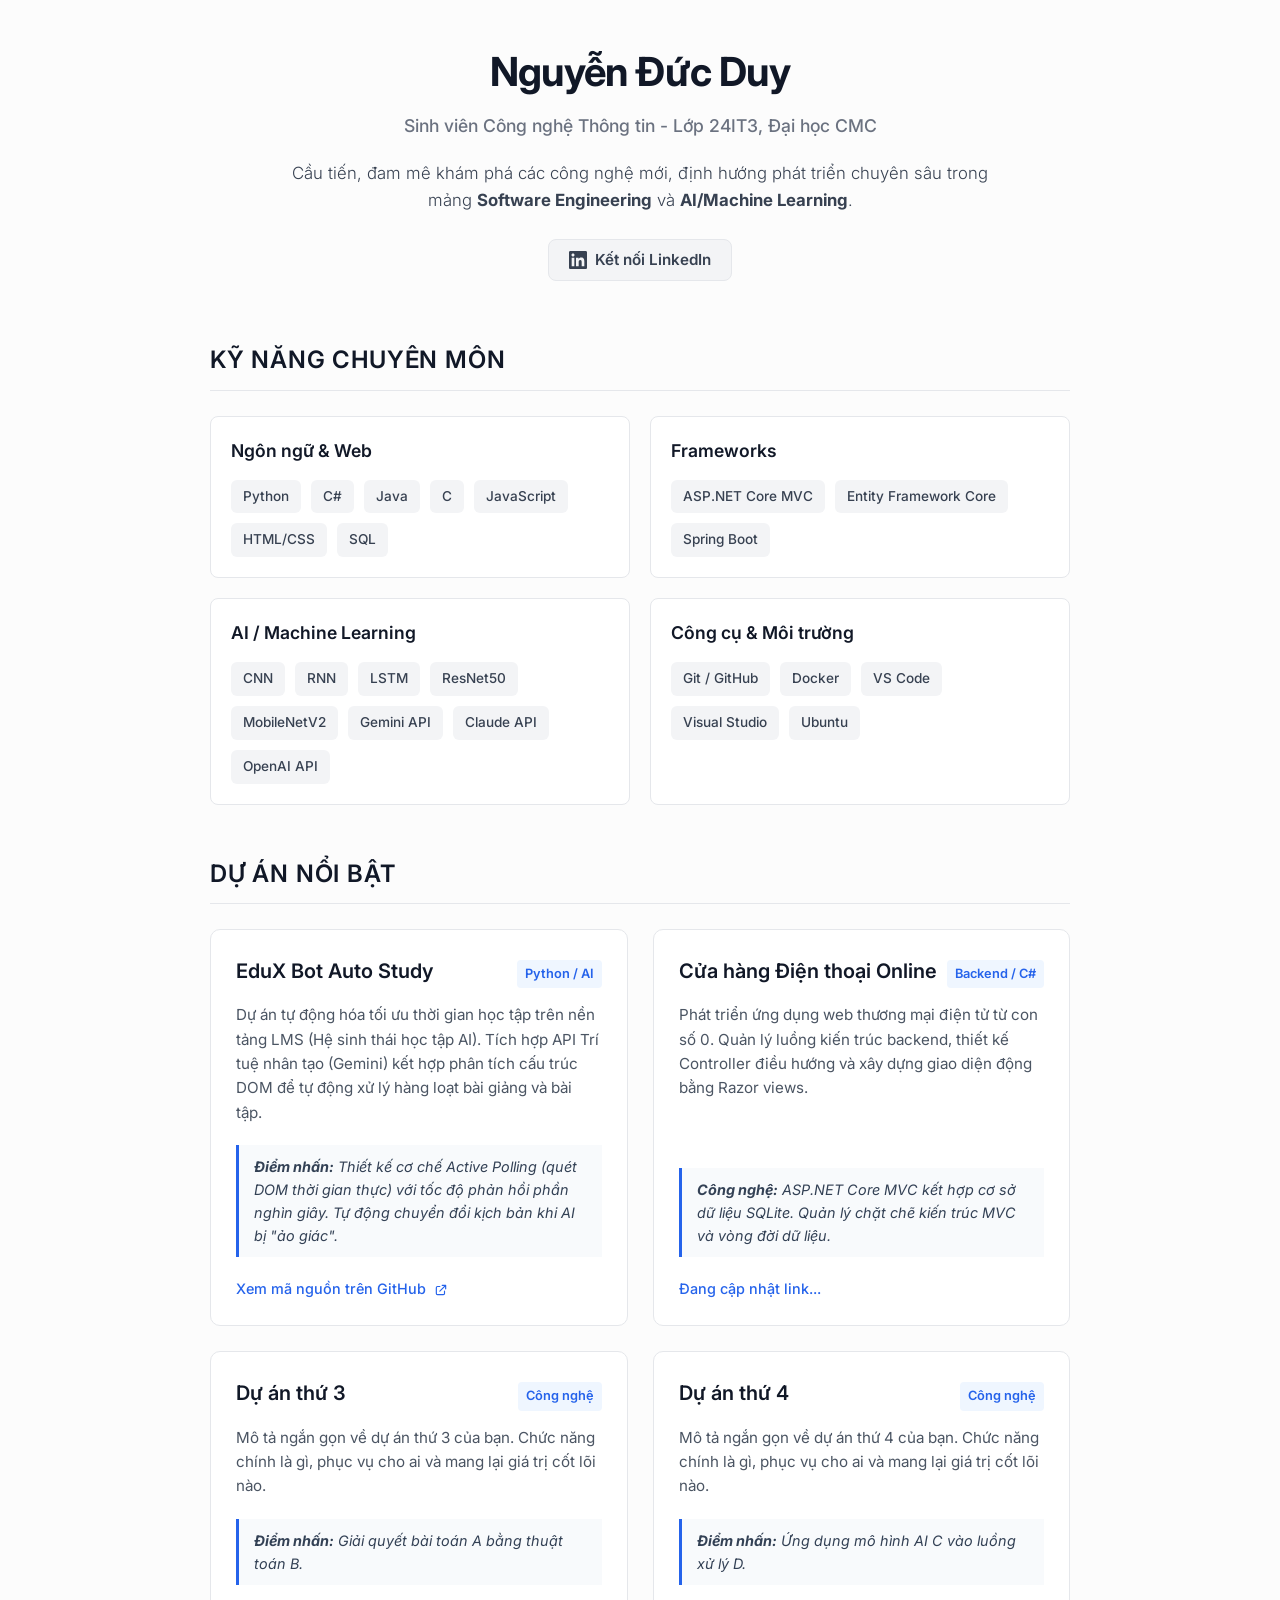
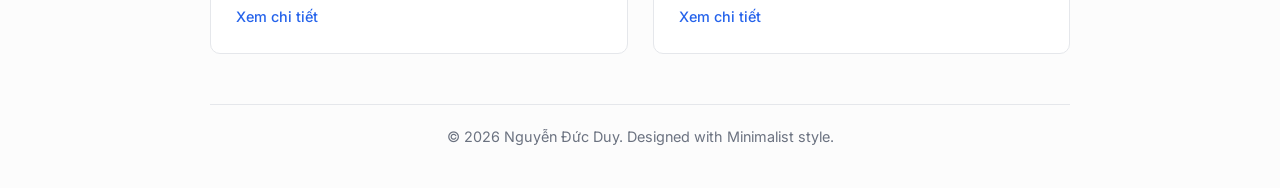
==== commit 036ae84d: "feat: Thêm link LinkedIn vào phần Giới thiệu" ====
--- a/index.html
+++ b/index.html
@@ -78,6 +78,41 @@
             color: #374151;
         }
 
+        .social-links {
+            margin-top: 25px;
+            display: flex;
+            justify-content: center;
+        }
+
+        .linkedin-btn {
+            display: inline-flex;
+            align-items: center;
+            background-color: #f3f4f6;
+            color: #374151;
+            padding: 8px 20px;
+            border-radius: 8px;
+            font-size: 0.95rem;
+            font-weight: 600;
+            border: 1px solid var(--border-color);
+            transition: all 0.2s ease;
+        }
+
+        .linkedin-btn:hover {
+            background-color: #0a66c2;
+            color: #ffffff;
+            text-decoration: none;
+            border-color: #0a66c2;
+            transform: translateY(-2px);
+            box-shadow: 0 4px 12px rgba(10, 102, 194, 0.2);
+        }
+
+        .linkedin-btn svg {
+            width: 18px;
+            height: 18px;
+            margin-right: 8px;
+            fill: currentColor;
+        }
+
         /* Tiêu đề các mục */
         .section-title {
             font-size: 1.5rem;
@@ -233,6 +268,14 @@
                 Cầu tiến, đam mê khám phá các công nghệ mới, định hướng phát triển chuyên sâu trong mảng 
                 <strong>Software Engineering</strong> và <strong>AI/Machine Learning</strong>.
             </p>
+            <div class="social-links">
+                <a href="https://www.linkedin.com/in/đức-duy-nguyễn-6b2b16357/" target="_blank" class="linkedin-btn">
+                    <svg viewBox="0 0 24 24">
+                        <path d="M20.447 20.452h-3.554v-5.569c0-1.328-.027-3.037-1.852-3.037-1.853 0-2.136 1.445-2.136 2.939v5.667H9.351V9h3.414v1.561h.046c.477-.9 1.637-1.85 3.37-1.85 3.601 0 4.267 2.37 4.267 5.455v6.286zM5.337 7.433c-1.144 0-2.063-.926-2.063-2.065 0-1.138.92-2.063 2.063-2.063 1.14 0 2.064.925 2.064 2.063 0 1.139-.925 2.065-2.064 2.065zm1.782 13.019H3.555V9h3.564v11.452zM22.225 0H1.771C.792 0 0 .774 0 1.729v20.542C0 23.227.792 24 1.771 24h20.451C23.2 24 24 23.227 24 22.271V1.729C24 .774 23.2 0 22.222 0h.003z"/>
+                    </svg>
+                    Kết nối LinkedIn
+                </a>
+            </div>
         </header>
 
         <!-- 2. Kỹ năng chuyên môn -->
